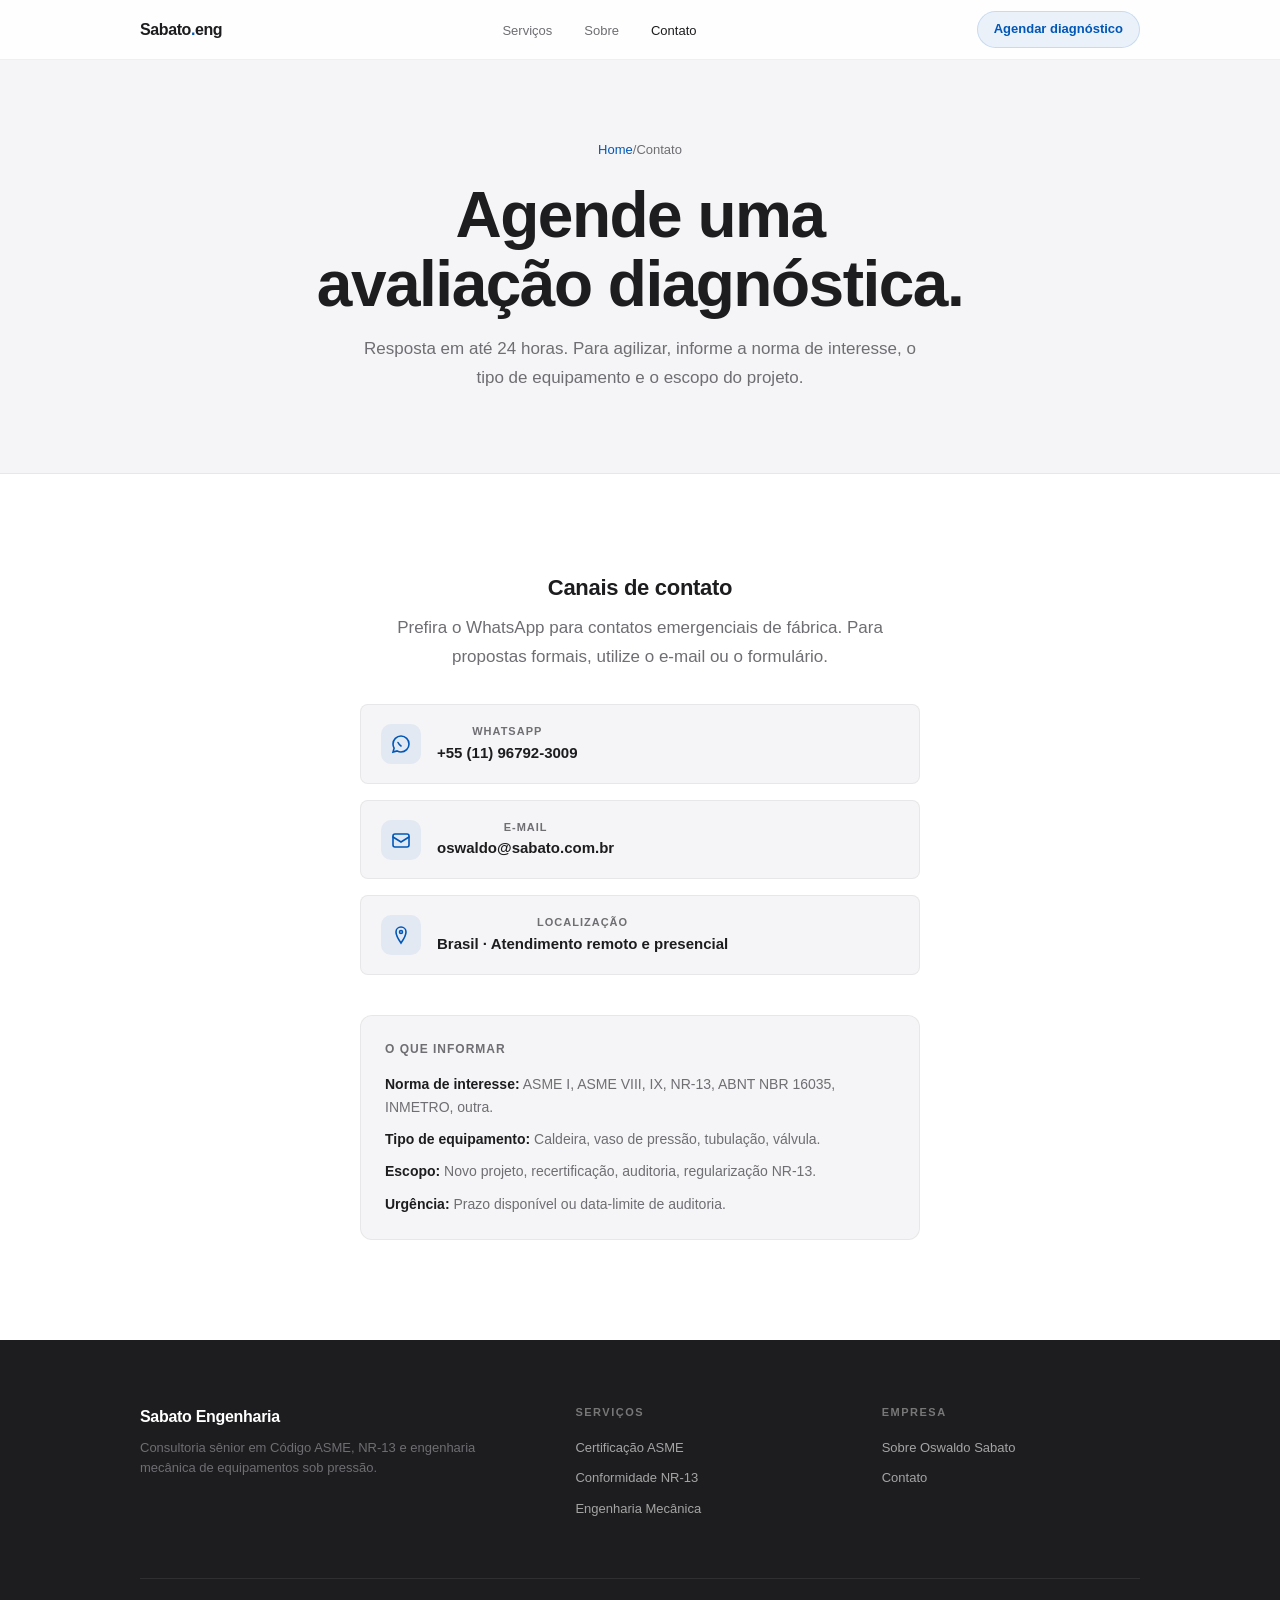
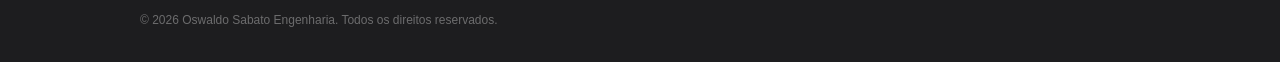
==== contato.html @ 2a4d4fb9 "Initial commit — Sabato Engenharia website Co-Authored-By: Claude Sonnet 4.6 <noreply@anthropic.com>" ====
<!DOCTYPE html>
<html lang="pt-BR">
<head>
<meta charset="UTF-8">
<meta name="viewport" content="width=device-width, initial-scale=1.0">
<title>Contato | Oswaldo Sabato Engenharia e Código ASME</title>
<meta name="description" content="Agende uma avaliação diagnóstica normativa com Oswaldo Sabato. Consultoria em certificação ASME, NR-13, vasos de pressão e caldeiras.">
<link rel="canonical" href="https://www.sabato.com.br/contato.html">
<link rel="stylesheet" href="style.css">
</head>
<body>

<nav id="mainNav">
  <div class="nav-inner">
    <a href="/" class="nav-logo">Sabato<span>.</span>eng</a>
    <ul class="nav-links">
      <li><a href="/servicos.html">Serviços</a></li>
      <li><a href="/sobre.html">Sobre</a></li>
      <li><a href="/contato.html" class="active">Contato</a></li>
    </ul>
    <a href="/contato.html" class="nav-cta">Agendar diagnóstico</a>
    <button class="nav-burger" id="navBurger" aria-label="Abrir menu" aria-expanded="false">
      <span></span><span></span><span></span>
    </button>
  </div>
</nav>

<div class="mobile-menu" id="mobileMenu" aria-hidden="true">
  <a href="/servicos.html">Serviços</a>
  <a href="/sobre.html">Sobre</a>
  <a href="/contato.html">Contato</a>
  <a href="/contato.html" class="mobile-cta">Agendar diagnóstico</a>
</div>

<div class="page-header">
  <div class="container">
    <div class="breadcrumb"><a href="/">Home</a> / <span>Contato</span></div>
    <h1>Agende uma<br>avaliação diagnóstica.</h1>
    <p class="lead">Resposta em até 24 horas. Para agilizar, informe a norma de interesse, o tipo de equipamento e o escopo do projeto.</p>
  </div>
</div>

<section>
  <div class="container">
    <div class="contact-grid">

      <div class="contact-info reveal">
        <h3>Canais de contato</h3>
        <p>Prefira o WhatsApp para contatos emergenciais de fábrica. Para propostas formais, utilize o e-mail ou o formulário.</p>
        <div class="contact-items">
          <a href="https://wa.me/5511967923009" target="_blank" class="contact-item">
            <div class="contact-item-icon">
              <svg width="20" height="20" viewBox="0 0 20 20" fill="none" stroke="var(--accent)" stroke-width="1.6" stroke-linecap="round"><path d="M10 2C5.6 2 2 5.6 2 10c0 1.5.4 2.9 1.1 4.1L2 18l4.1-1.1C7.3 17.6 8.6 18 10 18c4.4 0 8-3.6 8-8s-3.6-8-8-8z"/><path d="M7 8.5c.5 1 1.5 2.5 3 3.5"/></svg>
            </div>
            <div>
              <div class="contact-item-label">WhatsApp</div>
              <div class="contact-item-value">+55 (11) 96792-3009</div>
            </div>
          </a>
          <a href="mailto:oswaldo@sabato.com.br" class="contact-item">
            <div class="contact-item-icon">
              <svg width="20" height="20" viewBox="0 0 20 20" fill="none" stroke="var(--accent)" stroke-width="1.6" stroke-linecap="round"><rect x="2" y="4" width="16" height="13" rx="2"/><path d="M2 7l8 5 8-5"/></svg>
            </div>
            <div>
              <div class="contact-item-label">E-mail</div>
              <div class="contact-item-value">oswaldo@sabato.com.br</div>
            </div>
          </a>
          <div class="contact-item" style="cursor: default;">
            <div class="contact-item-icon">
              <svg width="20" height="20" viewBox="0 0 20 20" fill="none" stroke="var(--accent)" stroke-width="1.6" stroke-linecap="round"><path d="M10 2C7.2 2 5 4.2 5 7c0 4 5 11 5 11s5-7 5-11c0-2.8-2.2-5-5-5z"/><circle cx="10" cy="7" r="1.5"/></svg>
            </div>
            <div>
              <div class="contact-item-label">Localização</div>
              <div class="contact-item-value">Brasil · Atendimento remoto e presencial</div>
            </div>
          </div>
        </div>

        <div style="margin-top: 40px; padding: 24px; background: var(--bg-alt); border-radius: var(--radius); border: 1px solid var(--border-light); text-align: left;">
          <div style="font-size: 12px; font-weight: 700; letter-spacing: 1px; text-transform: uppercase; color: var(--text-secondary); margin-bottom: 14px;">O que informar</div>
          <div style="display: flex; flex-direction: column; gap: 10px;">
            <div style="font-size: 14px; color: var(--text-secondary);"><strong style="color: var(--text-primary);">Norma de interesse:</strong> ASME I, ASME VIII, IX, NR-13, ABNT NBR 16035, INMETRO, outra.</div>
            <div style="font-size: 14px; color: var(--text-secondary);"><strong style="color: var(--text-primary);">Tipo de equipamento:</strong> Caldeira, vaso de pressão, tubulação, válvula.</div>
            <div style="font-size: 14px; color: var(--text-secondary);"><strong style="color: var(--text-primary);">Escopo:</strong> Novo projeto, recertificação, auditoria, regularização NR-13.</div>
            <div style="font-size: 14px; color: var(--text-secondary);"><strong style="color: var(--text-primary);">Urgência:</strong> Prazo disponível ou data-limite de auditoria.</div>
          </div>
        </div>
      </div>


    </div>
  </div>
</section>

<footer>
  <div class="footer-inner">
    <div class="footer-top">
      <div class="footer-brand">
        <div class="footer-brand-name">Sabato Engenharia</div>
        <p class="footer-brand-desc">Consultoria sênior em Código ASME, NR-13 e engenharia mecânica de equipamentos sob pressão.</p>
      </div>
      <div class="footer-col">
        <div class="footer-col-title">Serviços</div>
        <a href="/servicos.html#asme">Certificação ASME</a>
        <a href="/servicos.html#nr13">Conformidade NR-13</a>
        <a href="/servicos.html#engenharia">Engenharia Mecânica</a>
      </div>
      <div class="footer-col">
        <div class="footer-col-title">Empresa</div>
        <a href="/sobre.html">Sobre Oswaldo Sabato</a>
        <a href="/contato.html">Contato</a>
      </div>
    </div>
    <div class="footer-bottom">
      <span class="footer-copy">© 2026 Oswaldo Sabato Engenharia. Todos os direitos reservados.</span>
    </div>
  </div>
</footer>

<script>
const observer = new IntersectionObserver((entries) => {
  entries.forEach(e => { if (e.isIntersecting) e.target.classList.add('visible'); });
}, { threshold: 0.08, rootMargin: '0px 0px -30px 0px' });
document.querySelectorAll('.reveal').forEach(el => {
  observer.observe(el);
  const r = el.getBoundingClientRect();
  if (r.top < window.innerHeight && r.bottom >= 0) el.classList.add('visible');
});
let lastScroll = 0;
const nav = document.getElementById('mainNav');
window.addEventListener('scroll', () => {
  const cur = window.scrollY;
  nav.style.transform = (cur > lastScroll && cur > 80) ? 'translateY(-100%)' : 'translateY(0)';
  lastScroll = cur;
}, { passive: true });
const burger = document.getElementById('navBurger');
const mobileMenu = document.getElementById('mobileMenu');
function openMenu() { burger.classList.add('open'); burger.setAttribute('aria-expanded','true'); mobileMenu.classList.add('open'); mobileMenu.removeAttribute('aria-hidden'); document.body.style.overflow='hidden'; }
function closeMenu() { burger.classList.remove('open'); burger.setAttribute('aria-expanded','false'); mobileMenu.classList.remove('open'); mobileMenu.setAttribute('aria-hidden','true'); document.body.style.overflow=''; }
burger.addEventListener('click', () => burger.classList.contains('open') ? closeMenu() : openMenu());
mobileMenu.querySelectorAll('a').forEach(a => a.addEventListener('click', closeMenu));
</script>
</body>
</html>
---- style.css ----
/* ============================================================
   OSWALDO SABATO ENGENHARIA — Global Stylesheet
   Design: Clean / Apple-inspired / Light
   ============================================================ */

/* ── Reset ──────────────────────────────────────────────── */
*, *::before, *::after { box-sizing: border-box; margin: 0; padding: 0; }
img { display: block; max-width: 100%; }
a { color: inherit; text-decoration: none; }
ul { list-style: none; }

/* ── Tokens ─────────────────────────────────────────────── */
:root {
  --bg:          #ffffff;
  --bg-alt:      #f5f5f7;
  --bg-dark:     #1d1d1f;
  --text-primary:   #1d1d1f;
  --text-secondary: #6e6e73;
  --text-light:     #ffffff;
  --accent:      #0057b8;
  --accent-hover:#004499;
  --accent-light:rgba(0, 87, 184, 0.08);
  --border:      rgba(0, 0, 0, 0.1);
  --border-light:rgba(0, 0, 0, 0.06);
  --shadow-sm:   0 1px 6px rgba(0,0,0,0.06);
  --shadow-md:   0 4px 24px rgba(0,0,0,0.08);
  --shadow-lg:   0 12px 48px rgba(0,0,0,0.10);
  --radius:      12px;
  --radius-sm:   8px;
  --ease:        cubic-bezier(0.25, 0.1, 0.25, 1);
  --font: -apple-system, BlinkMacSystemFont, 'Segoe UI', 'Helvetica Neue', Arial, sans-serif;
}

/* ── Base ───────────────────────────────────────────────── */
html { font-size: 16px; scroll-behavior: smooth; -webkit-font-smoothing: antialiased; }
body {
  font-family: var(--font);
  color: var(--text-primary);
  background: var(--bg);
  line-height: 1.6;
}

/* ── Typography ─────────────────────────────────────────── */
h1 { font-size: clamp(36px, 5vw, 64px); font-weight: 700; letter-spacing: -1.5px; line-height: 1.08; }
h2 { font-size: clamp(28px, 3.5vw, 44px); font-weight: 700; letter-spacing: -1px; line-height: 1.15; }
h3 { font-size: clamp(18px, 2vw, 22px); font-weight: 600; letter-spacing: -0.3px; line-height: 1.3; }
h4 { font-size: 15px; font-weight: 600; letter-spacing: 0.2px; }
p  { font-size: 17px; color: var(--text-secondary); line-height: 1.7; font-weight: 400; }

/* ── Layout ─────────────────────────────────────────────── */
.container {
  max-width: 1080px;
  margin: 0 auto;
  padding: 0 40px;
}
section { padding: 100px 0; }

/* ── NAV ────────────────────────────────────────────────── */
nav {
  position: fixed;
  top: 0; left: 0; right: 0;
  z-index: 100;
  height: 60px;
  background: rgba(255,255,255,0.85);
  backdrop-filter: saturate(180%) blur(20px);
  -webkit-backdrop-filter: saturate(180%) blur(20px);
  border-bottom: 1px solid var(--border-light);
  display: flex;
  align-items: center;
  transition: transform 0.4s var(--ease);
}
.nav-inner {
  width: 100%;
  max-width: 1080px;
  margin: 0 auto;
  padding: 0 40px;
  display: flex;
  align-items: center;
  justify-content: space-between;
  gap: 32px;
}
.nav-logo {
  font-size: 16px;
  font-weight: 700;
  letter-spacing: -0.4px;
  color: var(--text-primary);
  white-space: nowrap;
}
.nav-logo span { color: var(--accent); }
.nav-links {
  display: flex;
  align-items: center;
  gap: 32px;
}
.nav-links a {
  font-size: 13px;
  font-weight: 500;
  color: var(--text-secondary);
  transition: color 0.2s;
}
.nav-links a:hover, .nav-links a.active { color: var(--text-primary); }
.nav-cta {
  font-size: 13px;
  font-weight: 600;
  color: var(--accent);
  background: var(--accent-light);
  border: 1px solid rgba(0,87,184,0.15);
  padding: 7px 16px;
  border-radius: 20px;
  transition: background 0.2s, color 0.2s;
  white-space: nowrap;
}
.nav-cta:hover { background: var(--accent); color: #fff; }

/* Burger */
.nav-burger {
  display: none;
  flex-direction: column;
  justify-content: center;
  gap: 5px;
  background: none;
  border: none;
  cursor: pointer;
  padding: 4px;
}
.nav-burger span {
  display: block;
  width: 22px;
  height: 1.5px;
  background: var(--text-primary);
  border-radius: 2px;
  transition: transform 0.3s, opacity 0.3s;
}
.nav-burger.open span:nth-child(1) { transform: translateY(6.5px) rotate(45deg); }
.nav-burger.open span:nth-child(2) { opacity: 0; }
.nav-burger.open span:nth-child(3) { transform: translateY(-6.5px) rotate(-45deg); }

/* Mobile menu */
.mobile-menu {
  position: fixed;
  inset: 0;
  z-index: 99;
  background: rgba(255,255,255,0.97);
  backdrop-filter: blur(20px);
  display: flex;
  flex-direction: column;
  align-items: center;
  justify-content: center;
  gap: 8px;
  opacity: 0;
  visibility: hidden;
  pointer-events: none;
  transition: opacity 0.3s, visibility 0.3s;
}
.mobile-menu.open { opacity: 1; visibility: visible; pointer-events: all; }
.mobile-menu a {
  font-size: 28px;
  font-weight: 700;
  color: var(--text-primary);
  padding: 10px 0;
  letter-spacing: -0.5px;
  transition: color 0.2s;
}
.mobile-menu a:hover { color: var(--accent); }
.mobile-menu .mobile-cta {
  margin-top: 20px;
  font-size: 17px;
  font-weight: 600;
  color: #fff;
  background: var(--accent);
  padding: 14px 32px;
  border-radius: 30px;
}

/* ── BUTTONS ─────────────────────────────────────────────── */
.btn {
  display: inline-flex;
  align-items: center;
  gap: 6px;
  font-size: 15px;
  font-weight: 600;
  border-radius: 30px;
  padding: 13px 26px;
  transition: all 0.2s var(--ease);
  cursor: pointer;
  border: none;
}
.btn-primary {
  background: var(--accent);
  color: #fff;
}
.btn-primary:hover { background: var(--accent-hover); transform: translateY(-1px); box-shadow: 0 4px 16px rgba(0,87,184,0.3); }
.btn-secondary {
  background: transparent;
  color: var(--accent);
  border: 1.5px solid var(--accent);
}
.btn-secondary:hover { background: var(--accent-light); }
.btn-ghost {
  background: rgba(255,255,255,0.15);
  color: #fff;
  border: 1.5px solid rgba(255,255,255,0.3);
}
.btn-ghost:hover { background: rgba(255,255,255,0.25); }

/* ── HERO ────────────────────────────────────────────────── */
.hero {
  padding-top: 140px;
  padding-bottom: 100px;
  background: var(--bg);
  text-align: center;
  position: relative;
  overflow: hidden;
}
.hero::before {
  content: '';
  position: absolute;
  top: -200px; left: 50%;
  transform: translateX(-50%);
  width: 900px; height: 600px;
  background: radial-gradient(ellipse, rgba(0,87,184,0.07) 0%, transparent 70%);
  pointer-events: none;
}
.hero-eyebrow {
  display: inline-flex;
  align-items: center;
  gap: 8px;
  font-size: 12px;
  font-weight: 600;
  letter-spacing: 1.5px;
  text-transform: uppercase;
  color: var(--accent);
  background: var(--accent-light);
  border: 1px solid rgba(0,87,184,0.15);
  padding: 6px 14px;
  border-radius: 20px;
  margin-bottom: 28px;
}
.hero h1 { max-width: 760px; margin: 0 auto 24px; }
.hero h1 em { font-style: normal; color: var(--accent); }
.hero .lead {
  font-size: 19px;
  color: var(--text-secondary);
  max-width: 540px;
  margin: 0 auto 40px;
  line-height: 1.65;
}
.hero-ctas { display: flex; gap: 14px; justify-content: center; flex-wrap: wrap; }
.hero-trust {
  margin-top: 64px;
  padding-top: 40px;
  border-top: 1px solid var(--border-light);
}
.hero-trust-label {
  font-size: 11px;
  font-weight: 600;
  letter-spacing: 1.5px;
  text-transform: uppercase;
  color: var(--text-secondary);
  margin-bottom: 20px;
  opacity: 0.7;
}
.trust-badges {
  display: flex;
  justify-content: center;
  align-items: center;
  gap: 40px;
  flex-wrap: wrap;
}
.trust-badge {
  font-size: 13px;
  font-weight: 600;
  color: var(--text-secondary);
  display: flex;
  align-items: center;
  gap: 8px;
  opacity: 0.7;
}
.trust-badge svg { flex-shrink: 0; }

/* ── SERVICES GRID ───────────────────────────────────────── */
.services-grid {
  display: grid;
  grid-template-columns: repeat(2, 1fr);
  gap: 20px;
  margin-top: 56px;
}
.service-card {
  background: var(--bg);
  border: 1px solid var(--border);
  border-radius: var(--radius);
  padding: 36px 32px;
  transition: box-shadow 0.3s, transform 0.3s;
  position: relative;
  overflow: hidden;
}
.service-card:hover { box-shadow: var(--shadow-md); transform: translateY(-2px); }
.service-icon {
  width: 44px;
  height: 44px;
  background: var(--accent-light);
  border-radius: var(--radius-sm);
  display: flex;
  align-items: center;
  justify-content: center;
  margin-bottom: 20px;
}
.service-icon svg { color: var(--accent); }
.service-card h3 { margin-bottom: 10px; }
.service-card p { font-size: 15px; margin-bottom: 20px; }
.service-card .service-tags { display: flex; flex-wrap: wrap; gap: 6px; }
.service-tag {
  font-size: 11px;
  font-weight: 600;
  letter-spacing: 0.5px;
  color: var(--accent);
  background: var(--accent-light);
  padding: 4px 10px;
  border-radius: 20px;
}
.service-card .card-link {
  display: inline-flex;
  align-items: center;
  gap: 4px;
  font-size: 14px;
  font-weight: 600;
  color: var(--accent);
  margin-top: 20px;
  transition: gap 0.2s;
}
.service-card:hover .card-link { gap: 8px; }

/* ── SECTION HEADER ──────────────────────────────────────── */
.section-header { text-align: center; max-width: 640px; margin: 0 auto; }
.section-eyebrow {
  font-size: 12px;
  font-weight: 600;
  letter-spacing: 1.5px;
  text-transform: uppercase;
  color: var(--accent);
  margin-bottom: 16px;
  display: block;
}
.section-header h2 { margin-bottom: 16px; }
.section-header p { font-size: 17px; }

/* ── ABOUT STRIP ─────────────────────────────────────────── */
.about-strip {
  background: var(--bg-alt);
}
.about-inner {
  display: grid;
  grid-template-columns: 1fr 1fr;
  gap: 80px;
  align-items: center;
}
.about-content h2 { margin-bottom: 20px; }
.about-content p { margin-bottom: 16px; }
.about-credentials {
  margin-top: 32px;
  display: flex;
  flex-direction: column;
  gap: 12px;
}
.credential-item {
  display: flex;
  align-items: flex-start;
  gap: 12px;
  padding: 14px 16px;
  background: var(--bg);
  border-radius: var(--radius-sm);
  border: 1px solid var(--border-light);
}
.credential-dot {
  width: 8px;
  height: 8px;
  border-radius: 50%;
  background: var(--accent);
  margin-top: 5px;
  flex-shrink: 0;
}
.credential-item strong { display: block; font-size: 14px; font-weight: 600; color: var(--text-primary); }
.credential-item span { font-size: 13px; color: var(--text-secondary); }
.about-photo {
  aspect-ratio: 4/5;
  background: var(--bg-dark);
  border-radius: var(--radius);
  overflow: hidden;
  position: relative;
}
.about-photo-placeholder {
  width: 100%;
  height: 100%;
  display: flex;
  align-items: center;
  justify-content: center;
  color: rgba(255,255,255,0.15);
  font-size: 13px;
  letter-spacing: 1px;
  font-weight: 500;
}

/* ── STATS ───────────────────────────────────────────────── */
.stats-section { background: var(--bg-dark); padding: 80px 0; }
.stats-grid {
  display: grid;
  grid-template-columns: repeat(4, 1fr);
  gap: 40px;
}
.stat-item { text-align: center; }
.stat-number {
  font-size: clamp(36px, 4vw, 52px);
  font-weight: 700;
  letter-spacing: -2px;
  color: #fff;
  line-height: 1;
  display: block;
  margin-bottom: 8px;
}
.stat-label {
  font-size: 13px;
  color: rgba(255,255,255,0.5);
  font-weight: 500;
}

/* ── PROCESS ─────────────────────────────────────────────── */
.process-steps {
  display: grid;
  grid-template-columns: repeat(4, 1fr);
  gap: 24px;
  margin-top: 56px;
}
.process-step {
  text-align: center;
  padding: 32px 20px;
  position: relative;
}
.process-step::after {
  content: '';
  position: absolute;
  top: 44px; right: -12px;
  width: 24px; height: 1px;
  background: var(--border);
}
.process-step:last-child::after { display: none; }
.step-number {
  width: 44px;
  height: 44px;
  border-radius: 50%;
  background: var(--accent-light);
  border: 1.5px solid rgba(0,87,184,0.2);
  display: flex;
  align-items: center;
  justify-content: center;
  margin: 0 auto 20px;
  font-size: 14px;
  font-weight: 700;
  color: var(--accent);
}
.process-step h4 { margin-bottom: 8px; }
.process-step p { font-size: 14px; }

/* ── CTA BAND ────────────────────────────────────────────── */
.cta-band {
  background: var(--accent);
  padding: 80px 0;
  text-align: center;
}
.cta-band h2 { color: #fff; margin-bottom: 16px; }
.cta-band p { color: rgba(255,255,255,0.8); max-width: 500px; margin: 0 auto 36px; font-size: 17px; }
.cta-band-btns { display: flex; gap: 14px; justify-content: center; flex-wrap: wrap; }

/* ── PAGE HEADER ─────────────────────────────────────────── */
.page-header {
  padding: 140px 0 80px;
  background: var(--bg-alt);
  border-bottom: 1px solid var(--border-light);
}
.page-header .breadcrumb {
  font-size: 13px;
  color: var(--text-secondary);
  margin-bottom: 20px;
}
.page-header .breadcrumb a { color: var(--accent); }
.page-header .breadcrumb a:hover { text-decoration: underline; }
.page-header h1 { margin-bottom: 16px; }
.page-header .lead { max-width: 560px; margin: 0 auto; }
.page-header { text-align: center; }
.page-header .breadcrumb { justify-content: center; display: flex; }

/* ── FOOTER ──────────────────────────────────────────────── */
footer {
  background: var(--bg-dark);
  color: rgba(255,255,255,0.6);
  padding: 64px 0 32px;
}
.footer-inner {
  max-width: 1080px;
  margin: 0 auto;
  padding: 0 40px;
}
.footer-top {
  display: grid;
  grid-template-columns: 1.5fr 1fr 1fr;
  gap: 48px;
  padding-bottom: 48px;
  border-bottom: 1px solid rgba(255,255,255,0.08);
  margin-bottom: 32px;
}
.footer-brand-name {
  font-size: 16px;
  font-weight: 700;
  color: #fff;
  margin-bottom: 8px;
  letter-spacing: -0.3px;
}
.footer-brand-desc { font-size: 13px; line-height: 1.6; }
.footer-col-title {
  font-size: 11px;
  font-weight: 700;
  letter-spacing: 1.5px;
  text-transform: uppercase;
  color: rgba(255,255,255,0.4);
  margin-bottom: 16px;
}
.footer-col a {
  display: block;
  font-size: 13px;
  color: rgba(255,255,255,0.6);
  margin-bottom: 10px;
  transition: color 0.2s;
}
.footer-col a:hover { color: #fff; }
.footer-bottom {
  display: flex;
  align-items: center;
  justify-content: space-between;
  font-size: 12px;
}
.footer-copy { color: rgba(255,255,255,0.35); }
.footer-socials { display: flex; gap: 20px; }
.footer-socials a {
  font-size: 12px;
  color: rgba(255,255,255,0.35);
  transition: color 0.2s;
}
.footer-socials a:hover { color: rgba(255,255,255,0.8); }

/* ── CONTACT PAGE ────────────────────────────────────────── */
.contact-grid {
  display: flex;
  flex-direction: column;
  align-items: center;
  max-width: 560px;
  margin: 0 auto;
  text-align: center;
}
.contact-info { width: 100%; }
.contact-info h3 { margin-bottom: 12px; }
.contact-info p { margin-bottom: 32px; }
.contact-items { display: flex; flex-direction: column; gap: 16px; width: 100%; }
.contact-item {
  display: flex;
  align-items: center;
  gap: 16px;
  padding: 18px 20px;
  background: var(--bg-alt);
  border-radius: var(--radius-sm);
  border: 1px solid var(--border-light);
  text-decoration: none;
  color: var(--text-primary);
  transition: border-color 0.2s, box-shadow 0.2s;
}
.contact-item:hover { border-color: var(--accent); box-shadow: 0 2px 12px rgba(0,87,184,0.1); }
.contact-item-icon {
  width: 40px; height: 40px;
  border-radius: 10px;
  background: var(--accent-light);
  display: flex; align-items: center; justify-content: center;
  flex-shrink: 0;
}
.contact-item-label { font-size: 11px; font-weight: 600; letter-spacing: 1px; text-transform: uppercase; color: var(--text-secondary); }
.contact-item-value { font-size: 15px; font-weight: 600; color: var(--text-primary); }

/* Contact form */
.contact-form { display: flex; flex-direction: column; gap: 16px; }
.form-group { display: flex; flex-direction: column; gap: 6px; }
.form-group label { font-size: 13px; font-weight: 600; color: var(--text-primary); }
.form-group input,
.form-group select,
.form-group textarea {
  padding: 12px 16px;
  border: 1.5px solid var(--border);
  border-radius: var(--radius-sm);
  font-family: var(--font);
  font-size: 15px;
  color: var(--text-primary);
  background: var(--bg);
  transition: border-color 0.2s, box-shadow 0.2s;
  outline: none;
  width: 100%;
}
.form-group input:focus,
.form-group select:focus,
.form-group textarea:focus {
  border-color: var(--accent);
  box-shadow: 0 0 0 3px rgba(0,87,184,0.1);
}
.form-group textarea { resize: vertical; min-height: 120px; }
.form-row { display: grid; grid-template-columns: 1fr 1fr; gap: 16px; }

/* ── ABOUT PAGE ──────────────────────────────────────────── */
.bio-section { background: var(--bg); }
.bio-grid { display: grid; grid-template-columns: 2fr 1fr; gap: 80px; align-items: start; }
.bio-content h2 { margin-bottom: 24px; }
.bio-content p { margin-bottom: 20px; }
.bio-photo {
  position: sticky;
  top: 80px;
  aspect-ratio: 3/4;
  background: var(--bg-alt);
  border-radius: var(--radius);
  overflow: hidden;
  border: 1px solid var(--border);
}
.bio-photo-placeholder {
  width: 100%;
  height: 100%;
  display: flex; align-items: center; justify-content: center;
  color: var(--text-secondary);
  font-size: 13px;
}
.highlight-box {
  margin: 32px 0;
  padding: 24px 28px;
  background: var(--accent-light);
  border-left: 3px solid var(--accent);
  border-radius: 0 var(--radius-sm) var(--radius-sm) 0;
}
.highlight-box p { color: var(--text-primary); font-size: 16px; font-weight: 500; margin: 0; }
.timeline { margin-top: 48px; }
.timeline-title { font-size: 12px; font-weight: 700; letter-spacing: 1.5px; text-transform: uppercase; color: var(--text-secondary); margin-bottom: 24px; }
.timeline-item {
  display: flex;
  gap: 20px;
  padding-bottom: 28px;
  position: relative;
}
.timeline-item::before {
  content: '';
  position: absolute;
  left: 6px; top: 20px;
  width: 1px; bottom: 0;
  background: var(--border);
}
.timeline-item:last-child::before { display: none; }
.timeline-dot {
  width: 14px; height: 14px;
  border-radius: 50%;
  background: var(--bg);
  border: 2px solid var(--accent);
  flex-shrink: 0;
  margin-top: 3px;
}
.timeline-year { font-size: 12px; font-weight: 700; color: var(--accent); margin-bottom: 4px; }
.timeline-desc { font-size: 14px; color: var(--text-secondary); }

/* ── SERVICES PAGE ───────────────────────────────────────── */
.services-detail { display: flex; flex-direction: column; gap: 100px; }
.service-section { display: grid; grid-template-columns: 1fr 1fr; gap: 64px; align-items: start; }
.service-section.reverse { direction: rtl; }
.service-section.reverse > * { direction: ltr; }
.service-section h2 { margin-bottom: 16px; }
.service-section p { margin-bottom: 16px; }
.service-deliverables { margin-top: 28px; }
.service-deliverables-title { font-size: 12px; font-weight: 700; letter-spacing: 1px; text-transform: uppercase; color: var(--text-secondary); margin-bottom: 14px; }
.deliverable-item {
  display: flex;
  align-items: flex-start;
  gap: 10px;
  padding: 10px 0;
  border-bottom: 1px solid var(--border-light);
  font-size: 14px;
  color: var(--text-secondary);
}
.deliverable-item:last-child { border-bottom: none; }
.deliverable-check { color: var(--accent); font-weight: 700; flex-shrink: 0; }
.service-codes {
  display: flex;
  flex-wrap: wrap;
  gap: 8px;
  margin-top: 20px;
}
.code-tag {
  font-size: 12px;
  font-weight: 600;
  color: var(--text-secondary);
  border: 1px solid var(--border);
  padding: 5px 12px;
  border-radius: 20px;
  background: var(--bg-alt);
}
.service-visual {
  background: var(--bg-alt);
  border-radius: var(--radius);
  border: 1px solid var(--border-light);
  padding: 36px;
  position: sticky;
  top: 80px;
}
.service-visual-title {
  font-size: 11px;
  font-weight: 700;
  letter-spacing: 1.5px;
  text-transform: uppercase;
  color: var(--text-secondary);
  margin-bottom: 20px;
}
.service-visual-item {
  display: flex;
  align-items: center;
  gap: 12px;
  padding: 12px 0;
  border-bottom: 1px solid var(--border-light);
  font-size: 14px;
}
.service-visual-item:last-child { border-bottom: none; }
.service-visual-num {
  font-size: 12px;
  font-weight: 700;
  color: var(--accent);
  background: var(--accent-light);
  width: 24px; height: 24px;
  border-radius: 50%;
  display: flex; align-items: center; justify-content: center;
  flex-shrink: 0;
}

/* ── REVEAL ANIMATION ────────────────────────────────────── */
.reveal { opacity: 0; transform: translateY(24px); transition: opacity 0.7s cubic-bezier(.22,1,.36,1), transform 0.7s cubic-bezier(.22,1,.36,1); }
.reveal.visible { opacity: 1; transform: none; }

/* ── RESPONSIVE ──────────────────────────────────────────── */
@media (max-width: 900px) {
  .services-grid { grid-template-columns: 1fr; }
  .about-inner { grid-template-columns: 1fr; gap: 48px; }
  .about-photo { aspect-ratio: 16/9; }
  .stats-grid { grid-template-columns: repeat(2, 1fr); gap: 32px; }
  .process-steps { grid-template-columns: repeat(2, 1fr); }
  .process-step::after { display: none; }
  .footer-top { grid-template-columns: 1fr 1fr; }
  .footer-top > *:first-child { grid-column: 1 / -1; }
  .contact-grid { grid-template-columns: 1fr; }
  .bio-grid { grid-template-columns: 1fr; }
  .bio-photo { position: static; aspect-ratio: 4/3; }
  .service-section { grid-template-columns: 1fr; }
  .service-section.reverse { direction: ltr; }
  .service-visual { position: static; }
}

@media (max-width: 768px) {
  :root { }
  .container { padding: 0 24px; }
  .nav-inner { padding: 0 24px; }
  section { padding: 72px 0; }
  h1 { letter-spacing: -1px; }
  .nav-links, .nav-cta { display: none; }
  .nav-burger { display: flex; }
  .hero { padding-top: 100px; padding-bottom: 72px; }
  .stats-grid { grid-template-columns: repeat(2, 1fr); }
  .process-steps { grid-template-columns: 1fr; }
  .footer-top { grid-template-columns: 1fr; }
  .footer-bottom { flex-direction: column; gap: 16px; text-align: center; }
  .trust-badges { gap: 20px; }
  .form-row { grid-template-columns: 1fr; }
}
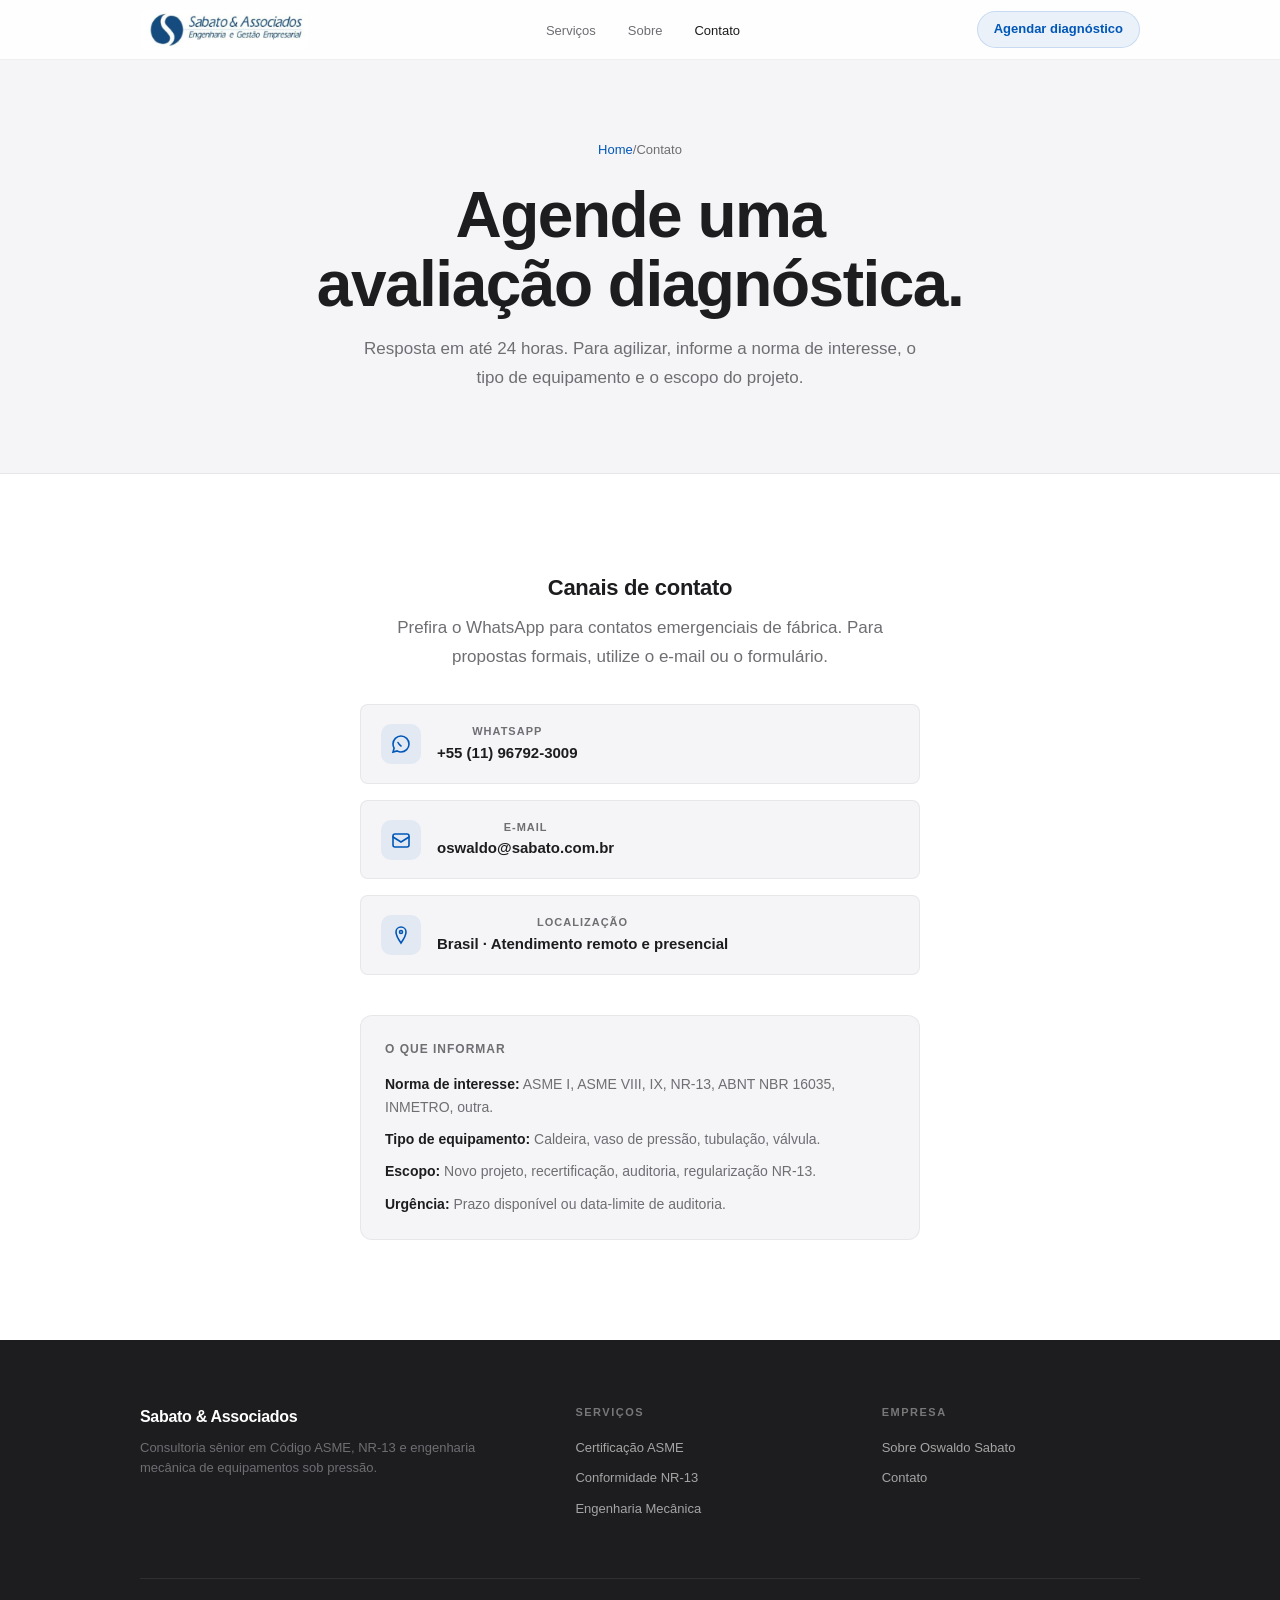
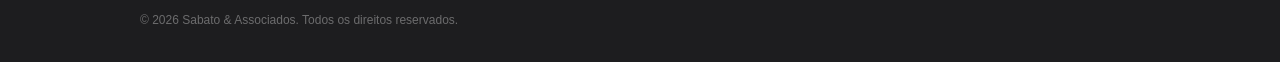
==== commit 4d755952: "Add logo and update brand name to Sabato & Associados Co-Authored-By: Claude Sonnet 4.6 <noreply@ant" ====
--- a/contato.html
+++ b/contato.html
@@ -12,7 +12,7 @@
 
 <nav id="mainNav">
   <div class="nav-inner">
-    <a href="/" class="nav-logo">Sabato<span>.</span>eng</a>
+    <a href="/" class="nav-logo"><img src="/logo.png" alt="Sabato & Associados" class="nav-logo-img"></a>
     <ul class="nav-links">
       <li><a href="/servicos.html">Serviços</a></li>
       <li><a href="/sobre.html">Sobre</a></li>
@@ -97,7 +97,7 @@
   <div class="footer-inner">
     <div class="footer-top">
       <div class="footer-brand">
-        <div class="footer-brand-name">Sabato Engenharia</div>
+        <div class="footer-brand-name">Sabato &amp; Associados</div>
         <p class="footer-brand-desc">Consultoria sênior em Código ASME, NR-13 e engenharia mecânica de equipamentos sob pressão.</p>
       </div>
       <div class="footer-col">
@@ -113,7 +113,7 @@
       </div>
     </div>
     <div class="footer-bottom">
-      <span class="footer-copy">© 2026 Oswaldo Sabato Engenharia. Todos os direitos reservados.</span>
+      <span class="footer-copy">© 2026 Sabato &amp; Associados. Todos os direitos reservados.</span>
     </div>
   </div>
 </footer>
--- a/style.css
+++ b/style.css
@@ -87,6 +87,7 @@
   white-space: nowrap;
 }
 .nav-logo span { color: var(--accent); }
+.nav-logo-img { height: 40px; width: auto; display: block; }
 .nav-links {
   display: flex;
   align-items: center;
